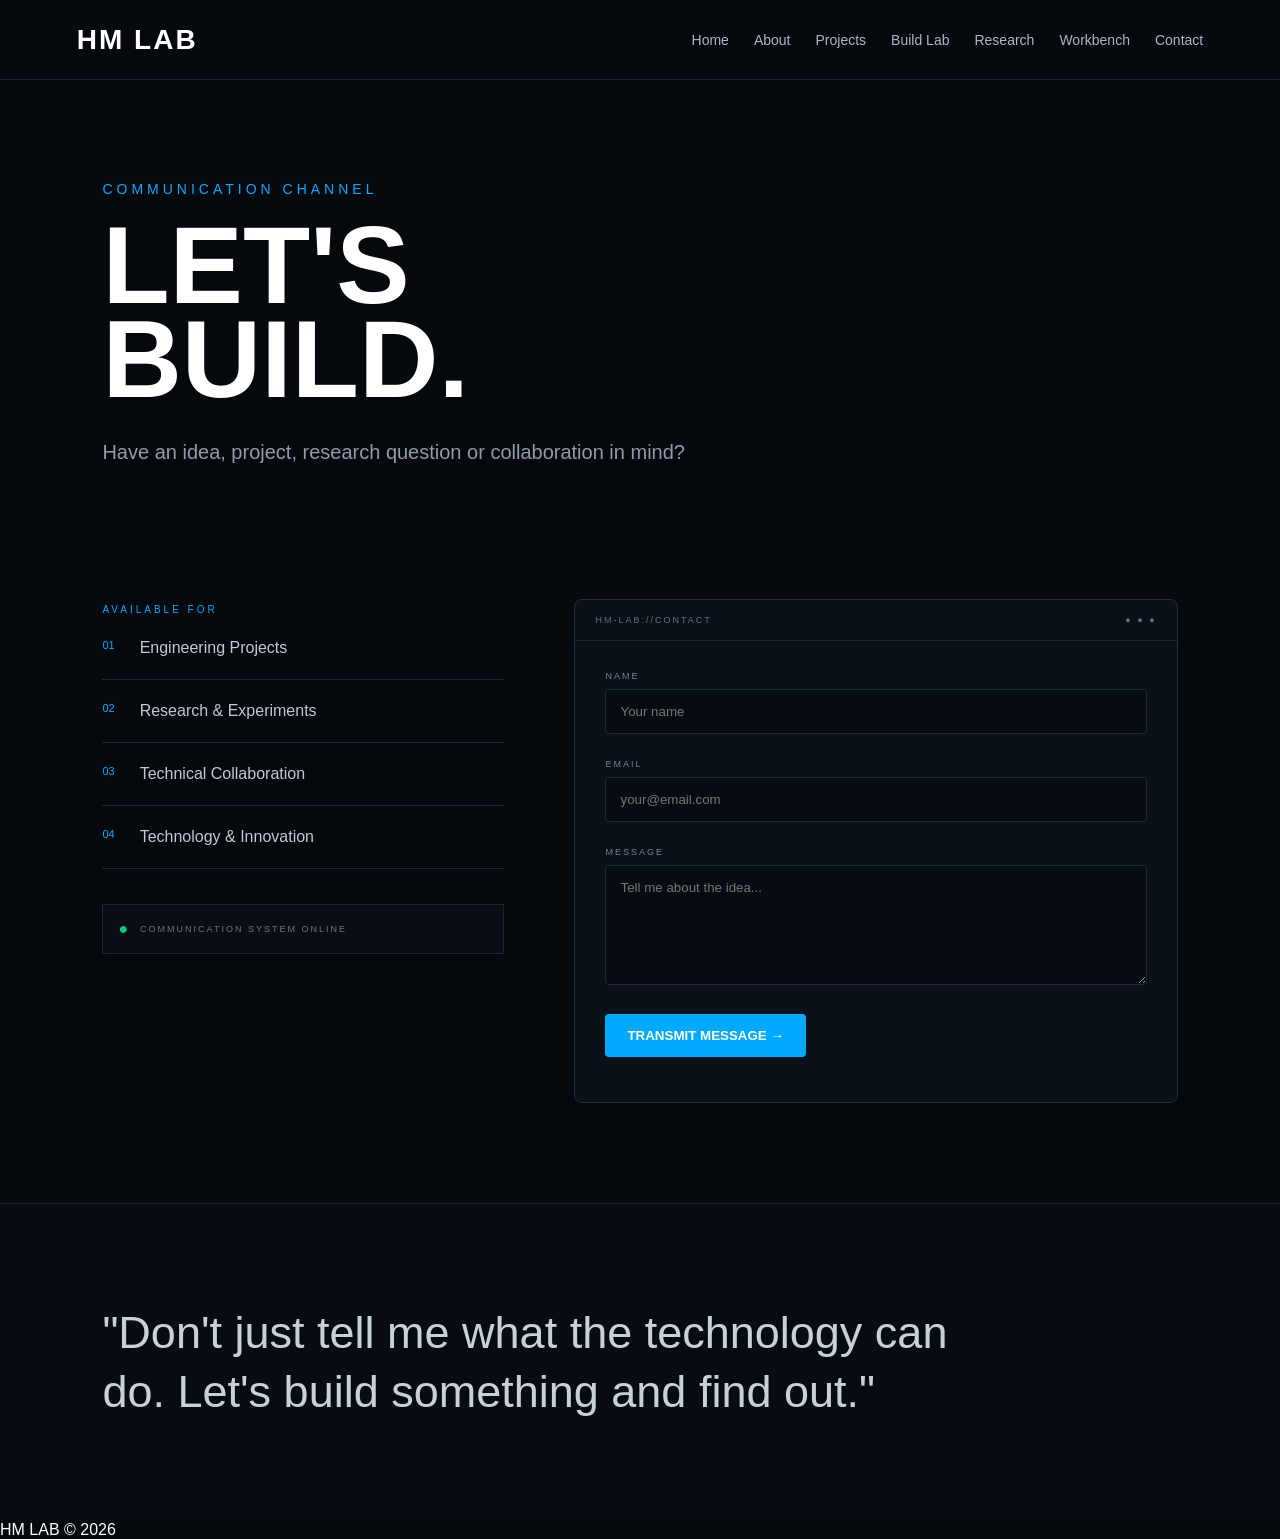
==== contact.html @ 937d0711 "Initial HM LAB website" ====
<!DOCTYPE html>
<html lang="en">
<head>
    <meta charset="UTF-8">
    <meta name="viewport" content="width=device-width, initial-scale=1.0">

    <title>Contact | HM LAB</title>

    <link rel="stylesheet" href="style.css">
</head>

<body>

<header>

    <h1>HM LAB</h1>

    <nav>
        <a href="index.html">Home</a>
        <a href="about.html">About</a>
        <a href="projects.html">Projects</a>
        <a href="build-lab.html">Build Lab</a>
        <a href="research.html">Research</a>
        <a href="workbench.html">Workbench</a>
        <a href="contact.html">Contact</a>
    </nav>

</header>


<section class="contact-hero">

    <span class="small-text">COMMUNICATION CHANNEL</span>

    <h2>
        LET'S<br>
        BUILD.
    </h2>

    <p>
        Have an idea, project, research question or
        collaboration in mind?
    </p>

</section>


<section class="contact-section">

    <div class="contact-grid">


        <div class="contact-info">

            <span class="contact-label">
                AVAILABLE FOR
            </span>

            <div class="contact-item">
                <span>01</span>
                <p>Engineering Projects</p>
            </div>

            <div class="contact-item">
                <span>02</span>
                <p>Research & Experiments</p>
            </div>

            <div class="contact-item">
                <span>03</span>
                <p>Technical Collaboration</p>
            </div>

            <div class="contact-item">
                <span>04</span>
                <p>Technology & Innovation</p>
            </div>


            <div class="contact-status">

                <span>●</span>

                <p>
                    COMMUNICATION SYSTEM ONLINE
                </p>

            </div>

        </div>


        <div class="contact-form">

            <div class="terminal-top">
                <span>HM-LAB://CONTACT</span>
                <span>● ● ●</span>
            </div>


            <form id="contactForm">

                <label for="name">
                    NAME
                </label>

                <input
                    type="text"
                    id="name"
                    placeholder="Your name"
                    required
                >


                <label for="email">
                    EMAIL
                </label>

                <input
                    type="email"
                    id="email"
                    placeholder="your@email.com"
                    required
                >


                <label for="message">
                    MESSAGE
                </label>

                <textarea
                    id="message"
                    rows="6"
                    placeholder="Tell me about the idea..."
                    required
                ></textarea>


                <button type="submit">
                    TRANSMIT MESSAGE →
                </button>

                <p id="form-status"></p>

            </form>

        </div>

    </div>

</section>


<section class="contact-quote">

    <p>
        "Don't just tell me what the technology can do.
        Let's build something and find out."
    </p>

</section>


<footer>

    <p>HM LAB © 2026</p>

</footer>


<script src="script.js"></script>

</body>
</html>
---- style.css ----
* {
    margin: 0;
    padding: 0;
    box-sizing: border-box;
}

body {
    background: #05080d;
    color: #ffffff;
    font-family: Arial, sans-serif;
}

header {
    height: 80px;
    display: flex;
    align-items: center;
    justify-content: space-between;

    padding: 0 6%;

    border-bottom: 1px solid #18232f;
}

header h1 {
    font-size: 28px;
    letter-spacing: 2px;
}

nav {
    display: flex;
    gap: 25px;
}

nav a {
    color: #aab7c4;
    text-decoration: none;
    font-size: 14px;
}.hero {
    min-height: 600px;

    display: flex;
    align-items: center;
    justify-content: space-between;

    padding: 80px 8%;

    background:
        radial-gradient(
            circle at 80% 40%,
            rgba(0, 140, 255, 0.15),
            transparent 35%
        );
}

.hero-text {
    max-width: 650px;
}

.small-text {
    color: #00aaff;
    letter-spacing: 4px;
    font-size: 14px;
    margin-bottom: 10px;
}

.hero h2 {
    font-size: clamp(50px, 7vw, 90px);
    line-height: 1;
    margin-bottom: 20px;

    background: linear-gradient(
        90deg,
        #ffffff,
        #00aaff
    );

    -webkit-background-clip: text;
    color: transparent;
}

.subtitle {
    color: #9aa8b5;
    font-size: 18px;
    margin-bottom: 25px;
}

.description {
    font-size: 24px;
    line-height: 1.5;
    max-width: 500px;
}

nav a:hover {
    color: #00aaff;
}
.buttons {
    display: flex;
    gap: 15px;
    margin-top: 35px;
}

.button {
    padding: 14px 24px;
    border-radius: 6px;

    text-decoration: none;
    font-weight: bold;

    transition: 0.3s;
}

.primary {
    background: #00aaff;
    color: #ffffff;
}

.primary:hover {
    transform: translateY(-3px);
    box-shadow: 0 10px 30px rgba(0, 170, 255, 0.3);
}

.secondary {
    border: 1px solid #314150;
    color: #ffffff;
}

.secondary:hover {
    border-color: #00aaff;
    color: #00aaff;
}
.hero-visual {
    display: flex;
    justify-content: center;
    align-items: center;

    width: 350px;
    height: 350px;
}

.lab-box {
    width: 250px;
    height: 250px;

    border: 1px solid #00aaff;

    display: flex;
    flex-direction: column;
    justify-content: center;
    align-items: center;

    position: relative;

    background: rgba(0, 170, 255, 0.04);

    box-shadow:
        0 0 40px rgba(0, 170, 255, 0.15);
}

.lab-box span {
    font-size: 70px;
    font-weight: bold;

    color: #00aaff;
}

.lab-box p {
    text-align: center;
    letter-spacing: 5px;
    color: #8ea1b2;
}
.focus {
    padding: 60px 8%;
}

.focus h3,
.projects h3 {
    font-size: 28px;
    margin-bottom: 30px;
}

.focus-grid {
    display: grid;
    grid-template-columns: repeat(4, 1fr);
    gap: 15px;
}

.focus-grid div {
    padding: 25px;

    background: #0b1118;

    border: 1px solid #182734;

    border-radius: 8px;

    color: #c7d3dd;

    transition: 0.3s;
}

.focus-grid div:hover {
    transform: translateY(-5px);
    border-color: #00aaff;
}
.projects {
    padding: 60px 8%;
}

.project-grid {
    display: grid;

    grid-template-columns:
        repeat(4, 1fr);

    gap: 20px;
}

.project-card {
    min-height: 180px;

    padding: 25px;

    background: #0b1118;

    border: 1px solid #182734;

    border-radius: 10px;

    display: flex;
    flex-direction: column;
    justify-content: flex-end;

    transition: 0.3s;
}

.project-card:hover {
    transform: translateY(-7px);

    border-color: #00aaff;

    box-shadow:
        0 15px 40px rgba(0, 170, 255, 0.1);
}

.project-card h4 {
    font-size: 20px;
    margin-bottom: 8px;
}

.project-card p {
    color: #778896;
}@media (max-width: 800px) {

    header {
        flex-direction: column;
        height: auto;
        padding: 20px;
        gap: 20px;
    }

    nav {
        flex-wrap: wrap;
        justify-content: center;
        gap: 15px;
    }

    .hero {
        flex-direction: column;
        text-align: center;
        gap: 50px;
    }

    .hero-text {
        display: flex;
        flex-direction: column;
        align-items: center;
    }

    .focus-grid {
        grid-template-columns: repeat(2, 1fr);
    }

    .project-grid {
        grid-template-columns: repeat(2, 1fr);
    }

    .hero-visual {
        width: 250px;
        height: 250px;
    }
}
.project-card {
    padding: 0;
    overflow: hidden;
    min-height: 300px;
}

.project-card img {
    width: 100%;
    height: 190px;

    object-fit: cover;

    display: block;

    transition: transform 0.4s ease;
}

.project-card:hover img {
    transform: scale(1.05);
}

.project-info {
    padding: 20px;
}
.hero-card {
    width: 300px;
    height: 350px;

    border: 1px solid #1d3a4d;
    border-radius: 12px;

    background:
        linear-gradient(
            145deg,
            #0c1822,
            #05080d
        );

    display: flex;
    flex-direction: column;

    justify-content: center;
    align-items: center;

    position: relative;

    box-shadow:
        0 0 60px rgba(0, 170, 255, 0.12);
}

.status {
    position: absolute;
    top: 20px;

    font-size: 11px;
    letter-spacing: 2px;

    color: #00d084;
}

.hero-logo {
    font-size: 90px;
    font-weight: bold;

    color: #00aaff;

    text-shadow:
        0 0 30px rgba(0, 170, 255, 0.5);
}

.hero-card p {
    letter-spacing: 5px;
    margin-top: 10px;
}

.hero-card span:last-child {
    margin-top: 30px;

    font-size: 10px;
    letter-spacing: 2px;

    color: #657886;
}.system-line {
    display: flex;
    justify-content: center;
    gap: 30px;

    padding: 20px;

    border-top: 1px solid #14232f;
    border-bottom: 1px solid #14232f;

    color: #607381;

    font-size: 11px;
    letter-spacing: 2px;

    overflow: hidden;
}#boot-screen {
    position: fixed;
    inset: 0;

    background: #05080d;

    display: flex;
    justify-content: center;
    align-items: center;

    z-index: 9999;

    transition: opacity 0.8s ease;
}

.boot-content {
    text-align: center;
}

.boot-logo {
    font-size: 80px;
    font-weight: bold;

    color: #00aaff;

    text-shadow:
        0 0 30px rgba(0, 170, 255, 0.6);

    margin-bottom: 20px;
}

#boot-text {
    color: #7f95a5;

    font-size: 12px;

    letter-spacing: 4px;
}
.project-status {
    display: block;

    margin-bottom: 10px;

    font-size: 10px;

    letter-spacing: 2px;

    color: #00d084;
}.status-button {
    margin-top: 20px;

    padding: 12px 20px;

    background: transparent;

    border: 1px solid #1d3a4d;

    color: #8ea1b2;

    cursor: pointer;

    border-radius: 5px;
}

.status-button:hover {
    border-color: #00aaff;
    color: #00aaff;
}

#lab-status {
    margin-top: 12px;

    font-size: 12px;

    color: #00d084;
}
.about-hero {
    padding: 100px 8%;
    max-width: 900px;
}

.about-hero h2 {
    font-size: clamp(45px, 6vw, 75px);

    line-height: 1.05;

    margin: 20px 0 30px;
}

.about-hero > p:last-child {
    color: #9aa8b5;

    font-size: 18px;

    line-height: 1.8;

    max-width: 700px;
}


.journey {
    padding: 60px 8%;
}

.journey h3 {
    font-size: 30px;

    margin-bottom: 40px;
}


.timeline {
    max-width: 800px;
}


.timeline-item {
    display: flex;

    gap: 30px;

    padding: 30px 0;

    border-bottom: 1px solid #182734;
}


.timeline-item > span {
    color: #00aaff;

    font-size: 14px;

    letter-spacing: 2px;
}


.timeline-item h4 {
    font-size: 22px;

    margin-bottom: 10px;
}


.timeline-item p {
    color: #7f909d;

    line-height: 1.7;
}
.projects-hero {
    padding: 100px 8% 60px;

    max-width: 900px;
}

.projects-hero h2 {
    font-size: clamp(50px, 7vw, 85px);

    line-height: 1;

    margin: 20px 0 30px;
}

.projects-hero > p:last-child {
    color: #8d9daa;

    font-size: 18px;

    line-height: 1.7;

    max-width: 650px;
}


.all-projects {
    padding: 40px 8% 100px;

    display: grid;

    grid-template-columns:
        repeat(2, 1fr);

    gap: 30px;
}


.large-project {
    background: #0b1118;

    border: 1px solid #182734;

    border-radius: 12px;

    overflow: hidden;

    transition: 0.3s;
}


.large-project:hover {

    transform: translateY(-8px);

    border-color: #00aaff;

    box-shadow:
        0 20px 50px rgba(0, 170, 255, 0.1);
}


.project-image {
    height: 280px;

    overflow: hidden;
}


.project-image img {
    width: 100%;

    height: 100%;

    object-fit: cover;

    transition: transform 0.5s ease;
}


.large-project:hover
.project-image img {

    transform: scale(1.06);
}


.large-project-info {

    padding: 30px;
}


.large-project-info h3 {

    font-size: 30px;

    margin: 12px 0 15px;
}


.large-project-info p {

    color: #8999a6;

    line-height: 1.7;

    margin-bottom: 20px;
}


.tech-list {

    color: #00aaff;

    font-size: 12px;

    letter-spacing: 1px;

    margin-bottom: 25px;
}


.project-link {

    color: #ffffff;

    text-decoration: none;

    font-size: 12px;

    letter-spacing: 2px;
}


.project-link:hover {

    color: #00aaff;
}
@media (max-width: 800px) {

    .all-projects {

        grid-template-columns: 1fr;

    }

}
/* BUILD LAB */

.build-hero {
    padding: 100px 8% 80px;
    max-width: 900px;
}

.build-hero h2 {
    font-size: clamp(60px, 8vw, 100px);
    line-height: 0.9;
    margin: 20px 0 30px;
}

.build-hero p {
    color: #8d9daa;
    font-size: 20px;
    line-height: 1.7;
    max-width: 600px;
}


.active-builds {
    padding: 50px 8% 100px;
}

.section-heading {
    display: flex;
    align-items: center;
    gap: 20px;
    margin-bottom: 40px;
}

.section-heading span {
    color: #00aaff;
    font-size: 12px;
    letter-spacing: 2px;
}

.section-heading h3 {
    font-size: 28px;
}


.build-grid {
    display: grid;
    grid-template-columns: repeat(3, 1fr);
    gap: 25px;
}


.build-card {
    position: relative;
    background: #0b1118;
    border: 1px solid #182734;
    border-radius: 10px;
    padding: 30px;
    min-height: 390px;
    overflow: hidden;
    transition: 0.3s;
}

.build-card:hover {
    transform: translateY(-8px);
    border-color: #00aaff;
    box-shadow: 0 20px 50px rgba(0, 170, 255, 0.1);
}


.build-number {
    position: absolute;
    top: 20px;
    right: 25px;
    font-size: 50px;
    font-weight: bold;
    color: #111c25;
}


.build-content {
    position: relative;
    z-index: 2;
}


.build-status {
    color: #00d084;
    font-size: 10px;
    letter-spacing: 2px;
}


.build-content h3 {
    font-size: 27px;
    margin: 25px 0 15px;
}


.build-content p {
    color: #8796a3;
    line-height: 1.7;
}


.build-tech {
    color: #00aaff;
    font-size: 10px;
    letter-spacing: 1px;
    line-height: 1.7;
    margin-top: 25px;
}


.progress {
    height: 4px;
    background: #18232d;
    margin-top: 30px;
    overflow: hidden;
}


.progress-bar {
    height: 100%;
    background: #00aaff;
}


.robot-progress {
    width: 70%;
}

.power-progress {
    width: 45%;
}

.ai-progress {
    width: 30%;
}


.progress-text {
    display: block;
    margin-top: 10px;
    color: #607381;
    font-size: 9px;
    letter-spacing: 2px;
}


.build-philosophy {
    padding: 100px 8%;
    border-top: 1px solid #182734;
    background: #070c12;
}


.build-philosophy h3 {
    font-size: clamp(45px, 6vw, 75px);
    line-height: 1;
    margin: 25px 0 30px;
}


.build-philosophy p {
    color: #8d9daa;
    max-width: 650px;
   @media (max-width: 800px) {

    .build-grid {
        grid-template-columns: 1fr;
    }

    .build-hero {
        text-align: center;
    }

    .build-hero p {
        margin: auto;
    }

} font-size: 18px;
    line-height: 1.8;
}
/* ==============================
   RESEARCH PAGE
   ============================== */

.research-hero {
    padding: 100px 8% 80px;
    max-width: 950px;
}

.research-hero h2 {
    font-size: clamp(60px, 8vw, 100px);
    line-height: 0.9;
    margin: 20px 0 30px;
}

.research-hero p {
    color: #8d9daa;
    font-size: 20px;
    line-height: 1.7;
    max-width: 650px;
}


.research-section {
    padding: 50px 8% 100px;
}


.research-grid {
    display: grid;
    grid-template-columns: repeat(2, 1fr);
    gap: 25px;
}


.research-card {
    background: #0b1118;
    border: 1px solid #182734;
    border-radius: 10px;
    padding: 35px;
    min-height: 300px;
    transition: 0.3s;
}

.research-card:hover {
    transform: translateY(-7px);
    border-color: #00aaff;
    box-shadow: 0 20px 50px rgba(0, 170, 255, 0.1);
}


.research-card.featured {
    grid-column: span 2;
    min-height: 340px;
    background:
        radial-gradient(
            circle at 80% 30%,
            rgba(0, 140, 255, 0.12),
            transparent 45%
        ),
        #0b1118;
}


.research-tag {
    color: #00aaff;
    font-size: 10px;
    letter-spacing: 2px;
}


.research-card h3 {
    font-size: 32px;
    margin: 25px 0 15px;
}


.research-card p {
    color: #8999a6;
    line-height: 1.7;
    max-width: 650px;
}


.research-meta {
    margin-top: 25px;
    color: #607381;
    font-size: 10px;
    letter-spacing: 1px;
}


.research-link {
    display: inline-block;
    margin-top: 30px;
    color: white;
    text-decoration: none;
    font-size: 11px;
    letter-spacing: 2px;
}

.research-link:hover {
    color: #00aaff;
}


.research-process {
    padding: 100px 8%;
    border-top: 1px solid #182734;
    border-bottom: 1px solid #182734;
    background: #070c12;
}


.research-process h3 {
    font-size: clamp(45px, 6vw, 80px);
    line-height: 1;
    margin: 25px 0 30px;
}


.research-process p {
    color: #8999a6;
    max-width: 650px;
    font-size: 18px;
    line-height: 1.8;
}


.questions {
    padding: 80px 8% 100px;
}


.question-list {
    max-width: 850px;
}


.question-list > div {
    display: flex;
    gap: 30px;
    padding: 25px 0;
    border-bottom: 1px solid #182734;
}


.question-list span {
    color: #00aaff;
    font-size: 12px;
    letter-spacing: 2px;
}


.question-list p {
    color: #b2bec8;
    line-height: 1.6;
}
@media (max-width: 800px) {

    .research-grid {
        grid-template-columns: 1fr;
    }

    .research-card.featured {
        grid-column: span 1;
    }

    .research-hero {
        text-align: center;
    }

    .research-hero p {
        margin: auto;
    }

    .question-list > div {
        gap: 15px;
    }

}/* ==============================
   WORKBENCH PAGE
   ============================== */

.workbench-hero {
    padding: 100px 8% 80px;
    max-width: 950px;
}

.workbench-hero h2 {
    font-size: clamp(60px, 8vw, 100px);
    line-height: 0.9;
    margin: 20px 0 30px;
}

.workbench-hero p {
    color: #8d9daa;
    font-size: 20px;
    line-height: 1.7;
    max-width: 600px;
}


.bench-section {
    padding: 70px 8% 100px;
}


.tool-grid {
    display: grid;
    grid-template-columns: repeat(4, 1fr);
    gap: 20px;
}


.tool-card {
    background: #0b1118;
    border: 1px solid #182734;
    border-radius: 10px;
    padding: 30px;
    min-height: 300px;
    transition: 0.3s;
}

.tool-card:hover {
    transform: translateY(-7px);
    border-color: #00aaff;
}


.tool-icon {
    width: 55px;
    height: 55px;
    display: flex;
    align-items: center;
    justify-content: center;
    border: 1px solid #244257;
    color: #00aaff;
    font-size: 11px;
    letter-spacing: 1px;
    margin-bottom: 30px;
}


.tool-card h3 {
    font-size: 22px;
    margin-bottom: 15px;
}


.tool-card p {
    color: #8494a1;
    line-height: 1.7;
}


.tool-card > span:last-child {
    display: block;
    margin-top: 25px;
    color: #607381;
    font-size: 9px;
    letter-spacing: 2px;
}


/* SOFTWARE */

.dark-section {
    background: #070c12;
    border-top: 1px solid #182734;
    border-bottom: 1px solid #182734;
}


.software-list {
    max-width: 950px;
}


.software-item {
    display: grid;
    grid-template-columns: 60px 1fr auto;
    align-items: center;
    gap: 25px;
    padding: 25px 0;
    border-bottom: 1px solid #182734;
}


.software-number {
    color: #00aaff;
    font-size: 12px;
    letter-spacing: 2px;
}


.software-item h3 {
    font-size: 23px;
    margin-bottom: 7px;
}


.software-item p {
    color: #8494a1;
}


.software-type {
    color: #607381;
    font-size: 9px;
    letter-spacing: 2px;
}


/* ENGINEERING LOOP */

.engineering-loop {
    display: grid;
    grid-template-columns: repeat(5, 1fr);
    gap: 15px;
}


.engineering-loop > div {
    border-top: 1px solid #244257;
    padding-top: 20px;
}


.engineering-loop strong {
    color: #00aaff;
    font-size: 11px;
}


.engineering-loop h3 {
    margin: 15px 0 10px;
    font-size: 20px;
}


.engineering-loop p {
    color: #8494a1;
    font-size: 13px;
    line-height: 1.6;
}@media (max-width: 800px) {

    .tool-grid {
        grid-template-columns: repeat(2, 1fr);
    }

    .engineering-loop {
        grid-template-columns: 1fr;
        gap: 30px;
    }

    .software-item {
        grid-template-columns: 40px 1fr;
    }

    .software-type {
        display: none;
    }

    .workbench-hero {
        text-align: center;
    }

    .workbench-hero p {
        margin: auto;
    }

}


@media (max-width: 500px) {

    .tool-grid {
        grid-template-columns: 1fr;
    }

}

/* ==============================
   CONTACT PAGE
   ============================== */

.contact-hero {
    padding: 100px 8% 80px;
    max-width: 900px;
}

.contact-hero h2 {
    font-size: clamp(65px, 9vw, 110px);
    line-height: 0.85;
    margin: 20px 0 30px;
}

.contact-hero p {
    color: #8d9daa;
    font-size: 20px;
    line-height: 1.7;
    max-width: 600px;
}


.contact-section {
    padding: 50px 8% 100px;
}


.contact-grid {
    display: grid;
    grid-template-columns: 0.8fr 1.2fr;
    gap: 70px;
    align-items: start;
}


.contact-label {
    color: #00aaff;
    font-size: 10px;
    letter-spacing: 3px;
}


.contact-item {
    display: flex;
    gap: 25px;
    padding: 22px 0;
    border-bottom: 1px solid #182734;
}

.contact-item span {
    color: #00aaff;
    font-size: 11px;
}

.contact-item p {
    color: #c0cad2;
}


.contact-status {
    display: flex;
    align-items: center;
    gap: 12px;
    margin-top: 35px;
    padding: 15px;
    border: 1px solid #182734;
    background: #080e14;
}

.contact-status span {
    color: #00d084;
}

.contact-status p {
    color: #657886;
    font-size: 9px;
    letter-spacing: 2px;
}


/* FORM */

.contact-form {
    background: #0b1118;
    border: 1px solid #1b303f;
    border-radius: 8px;
    overflow: hidden;
}


.terminal-top {
    display: flex;
    justify-content: space-between;
    padding: 15px 20px;
    border-bottom: 1px solid #182734;
    color: #607381;
    font-size: 9px;
    letter-spacing: 2px;
}


#contactForm {
    padding: 30px;
}


#contactForm label {
    display: block;
    margin-bottom: 8px;
    color: #738592;
    font-size: 9px;
    letter-spacing: 2px;
}


#contactForm input,
#contactForm textarea {
    width: 100%;
    padding: 14px;
    margin-bottom: 25px;
    background: #070c12;
    border: 1px solid #1a2c39;
    color: white;
    font-family: Arial, sans-serif;
    outline: none;
    border-radius: 4px;
}


#contactForm textarea {
    resize: vertical;
}


#contactForm input:focus,
#contactForm textarea:focus {
    border-color: #00aaff;
}


#contactForm button {
    padding: 14px 22px;
    background: #00aaff;
    border: none;
    color: white;
    font-weight: bold;
    cursor: pointer;
    border-radius: 4px;
    transition: 0.3s;
}


#contactForm button:hover {
    transform: translateY(-2px);
    box-shadow: 0 10px 30px rgba(0, 170, 255, 0.25);
}


#form-status {
    margin-top: 15px;
    color: #00d084;
    font-size: 11px;
}


.contact-quote {
    padding: 100px 8%;
    border-top: 1px solid #182734;
    background: #070c12;
}


.contact-quote p {
    max-width: 850px;
    font-size: clamp(25px, 4vw, 45px);
    line-height: 1.3;
    color: #c7d1d8;
}
@media (max-width: 800px) {

    .contact-grid {
        grid-template-columns: 1fr;
        gap: 50px;
    }

    .contact-hero {
        text-align: center;
    }

    .contact-hero p {
        margin: auto;
    }

}
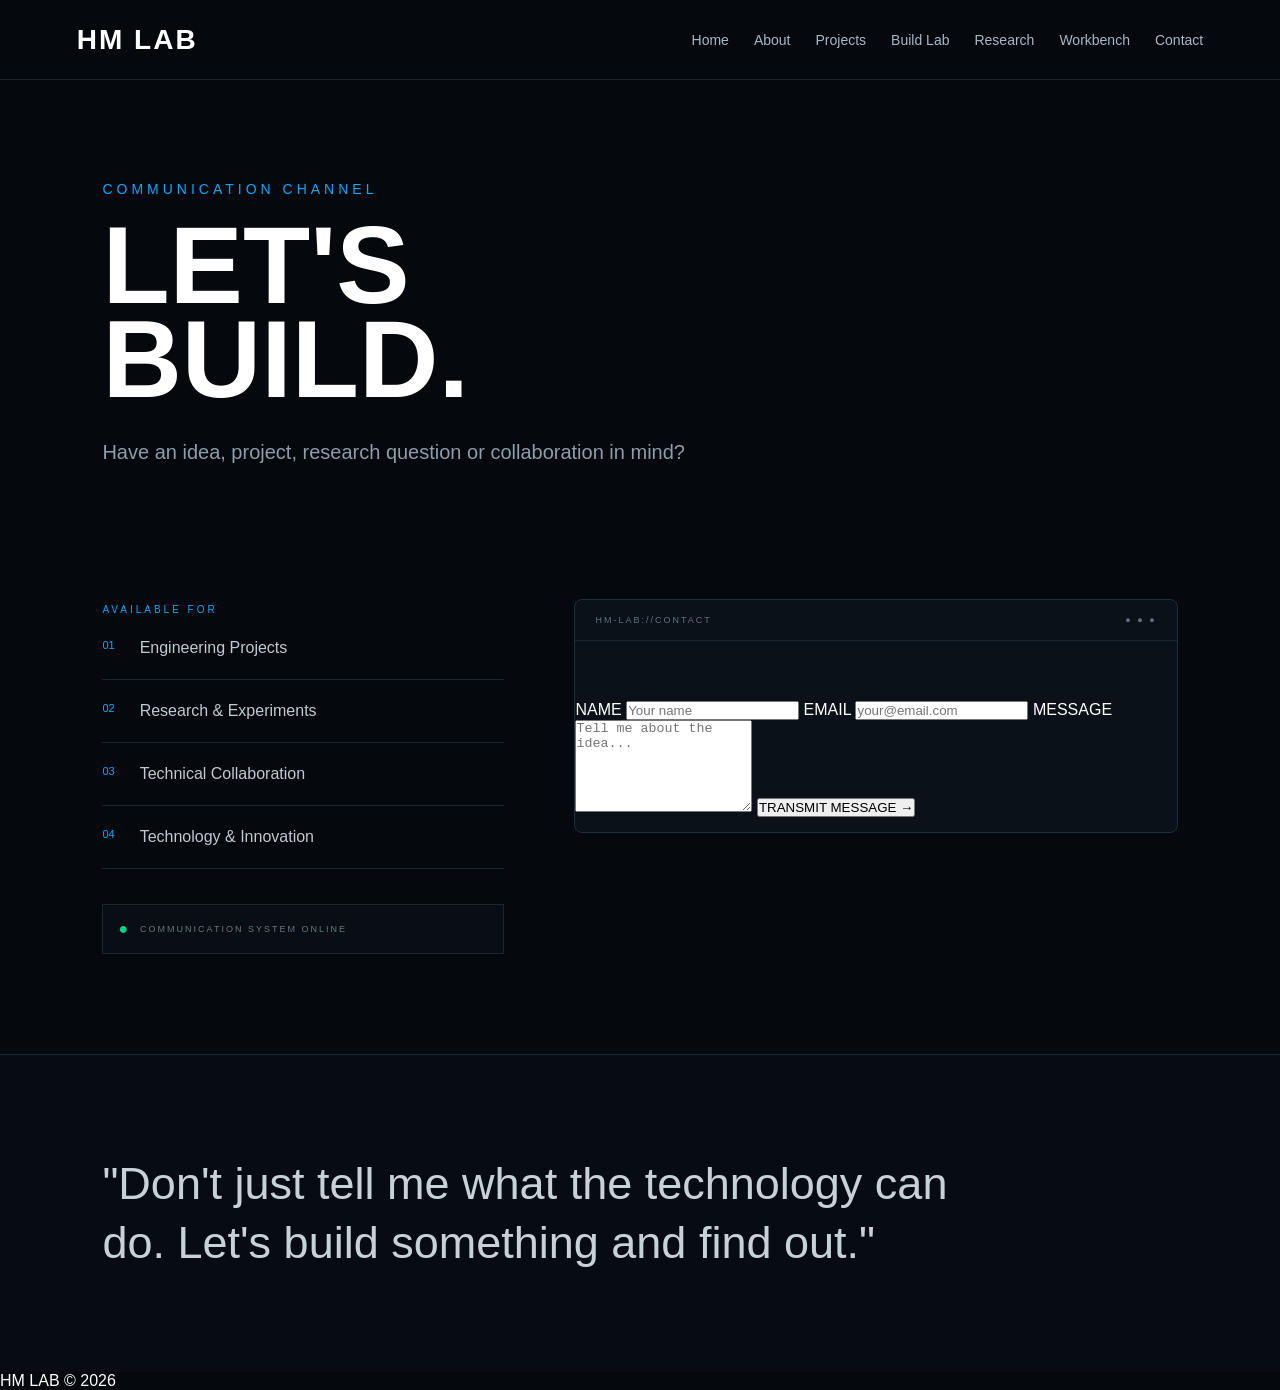
==== commit 17a95590: "changes" ====
--- a/contact.html
+++ b/contact.html
@@ -98,7 +98,7 @@
             </div>
 
 
-            <form id="contactForm">
+            <form id="contactForm" name="contact" method="POST" data-netlify="true"></form>
 
                 <label for="name">
                     NAME
@@ -134,6 +134,13 @@
                     placeholder="Tell me about the idea..."
                     required
                 ></textarea>
+                <input
+    type="text"
+    name="website"
+    autocomplete="off"
+    tabindex="-1"
+    class="honeypot"
+>
 
 
                 <button type="submit">
--- a/style.css
+++ b/style.css
@@ -1442,10 +1442,14 @@
     }
 
 }
-
-
-
-
-
-
-
+.honeypot {
+    position: absolute;
+    left: -9999px;
+}
+
+
+
+
+
+
+
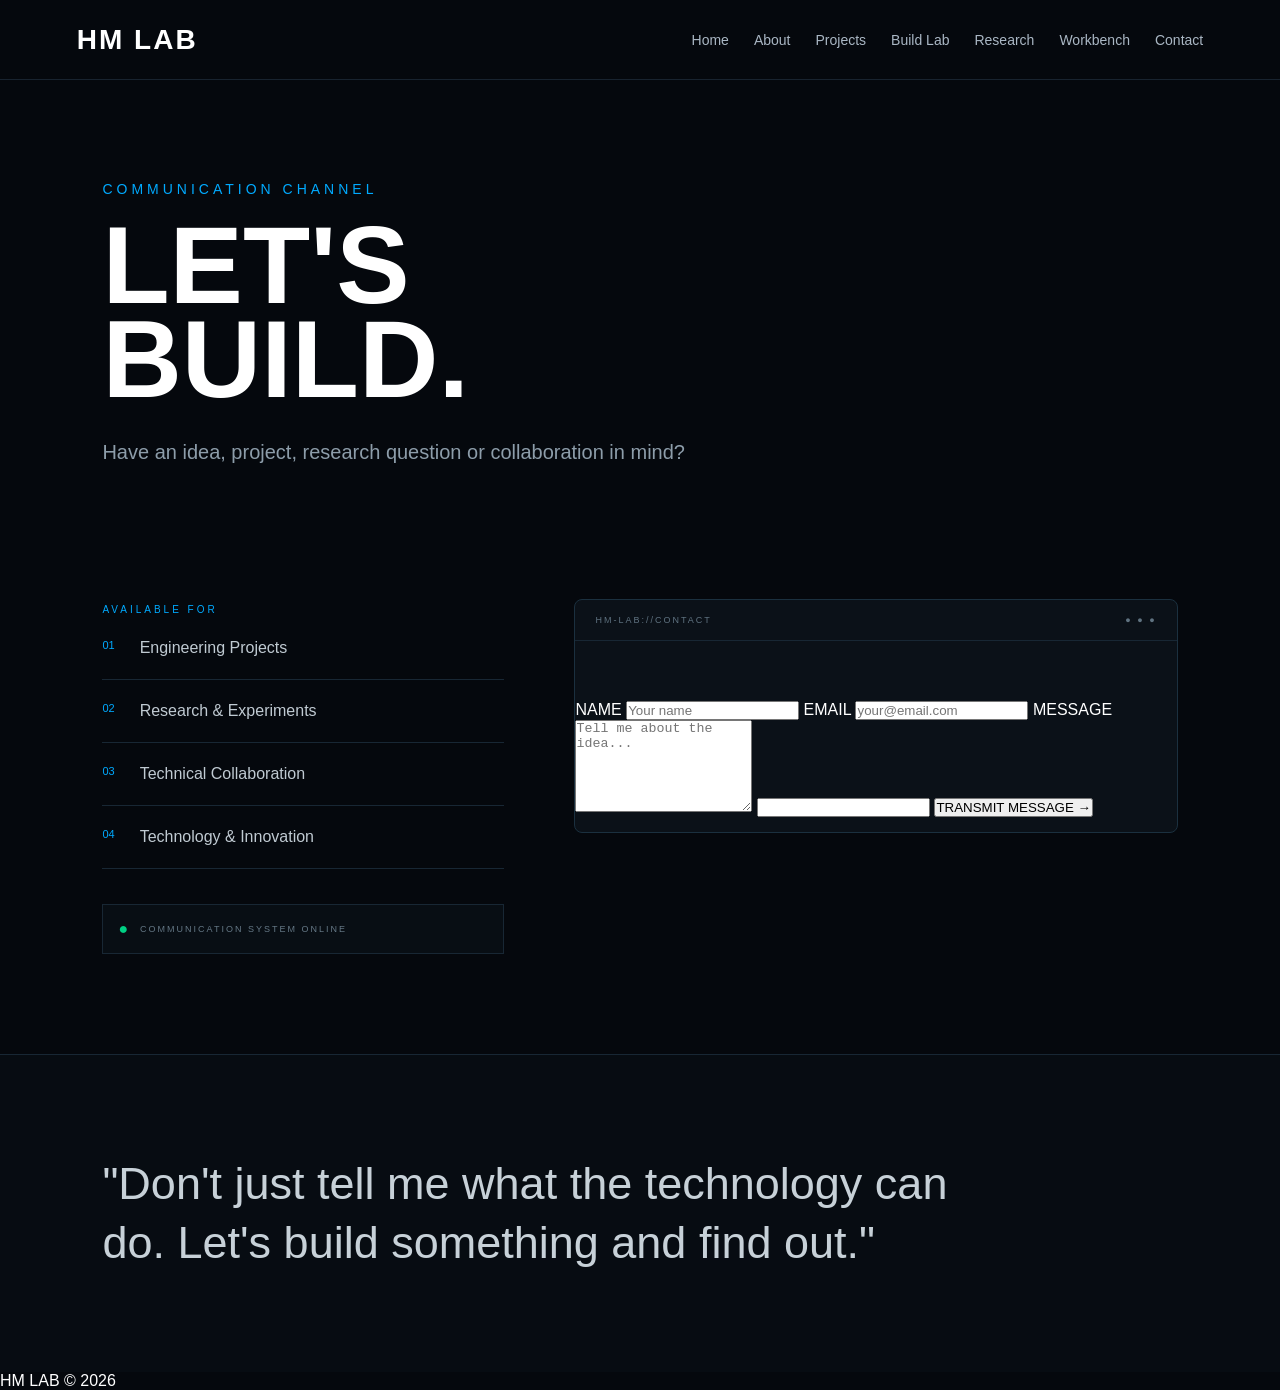
==== commit 32bca4bd: "a" ====
--- a/contact.html
+++ b/contact.html
@@ -134,12 +134,13 @@
                     placeholder="Tell me about the idea..."
                     required
                 ></textarea>
+                
                 <input
-    type="text"
-    name="website"
-    autocomplete="off"
-    tabindex="-1"
-    class="honeypot"
+                   type="text"
+                   name="website"
+                   autocomplete="off"
+                    tabindex="-1"
+                    class="honeypot"
 >
 
 
--- a/style.css
+++ b/style.css
@@ -1442,14 +1442,11 @@
     }
 
 }
-.honeypot {
-    position: absolute;
-    left: -9999px;
-}
-
-
-
-
-
-
-
+
+
+
+
+
+
+
+
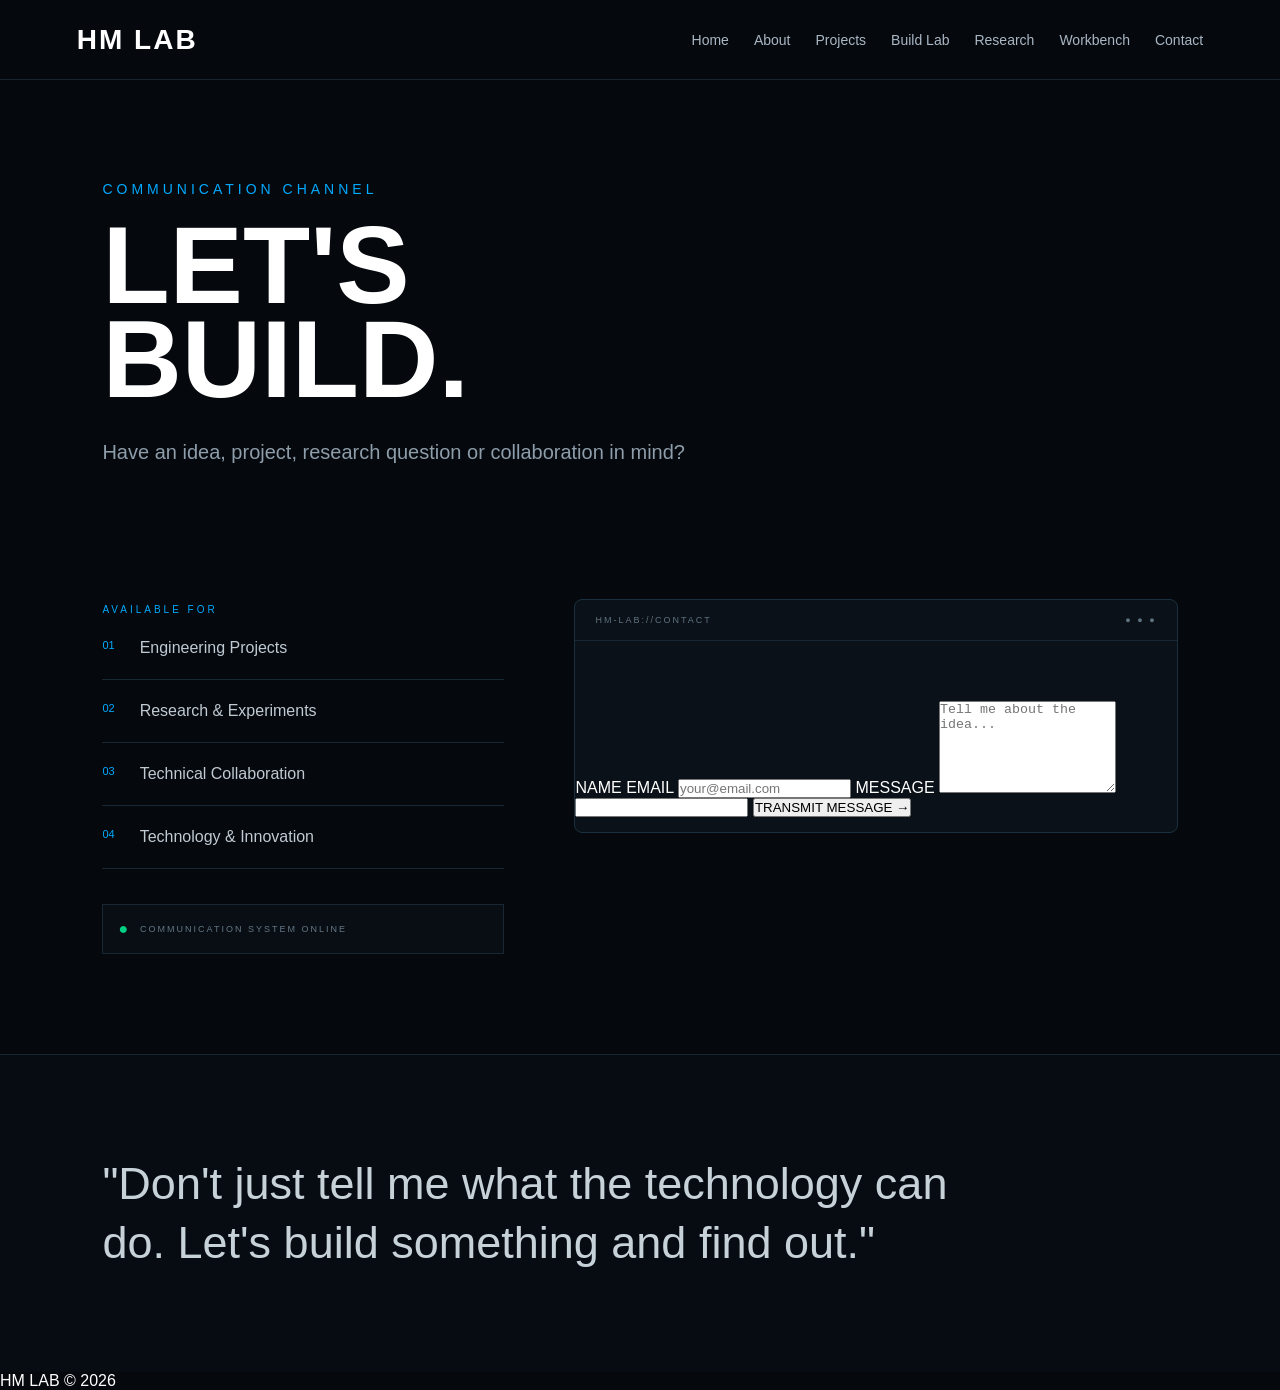
==== commit 50adaff4: "s" ====
--- a/contact.html
+++ b/contact.html
@@ -104,12 +104,7 @@
                     NAME
                 </label>
 
-                <input
-                    type="text"
-                    id="name"
-                    placeholder="Your name"
-                    required
-                >
+                
 
 
                 <label for="email">
